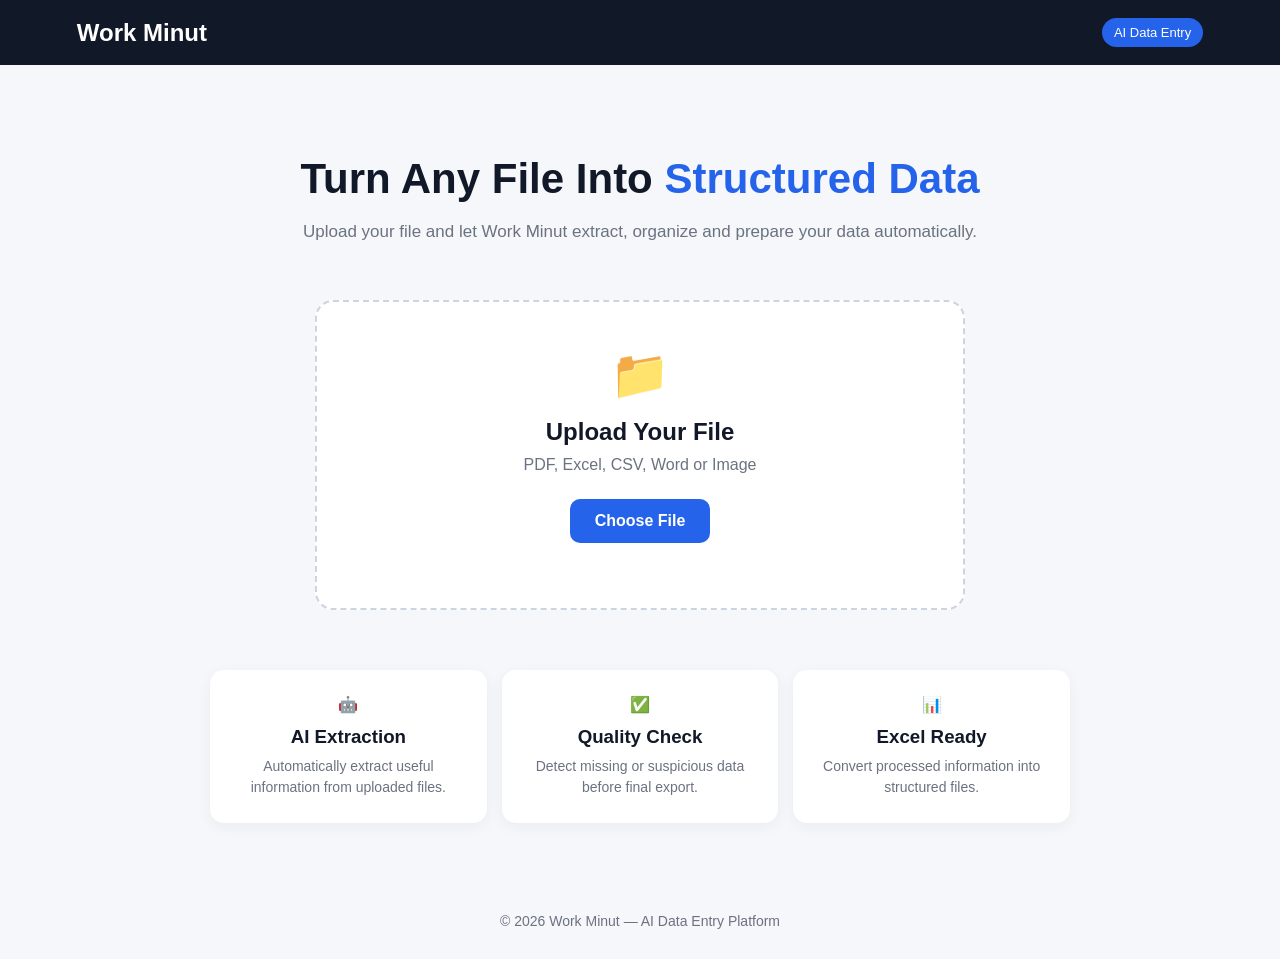
==== frontend/index.html @ bd706af6 "Rename index.html to frontend/index.html" ====
<!DOCTYPE html>
<html lang="en">
<head>
  <meta charset="UTF-8">
  <meta name="viewport" content="width=device-width, initial-scale=1.0">

  <title>Work Minut | AI Data Entry</title>

  <style>
    * {
      box-sizing: border-box;
      margin: 0;
      padding: 0;
      font-family: Arial, sans-serif;
    }

    body {
      background: #f5f7fb;
      color: #111827;
      min-height: 100vh;
    }

    header {
      background: #111827;
      color: white;
      padding: 18px 6%;
      display: flex;
      justify-content: space-between;
      align-items: center;
    }

    .logo {
      font-size: 24px;
      font-weight: bold;
    }

    .badge {
      font-size: 13px;
      background: #2563eb;
      padding: 7px 12px;
      border-radius: 20px;
    }

    .hero {
      max-width: 900px;
      margin: 70px auto 30px;
      padding: 20px;
      text-align: center;
    }

    .hero h1 {
      font-size: 42px;
      margin-bottom: 15px;
    }

    .hero h1 span {
      color: #2563eb;
    }

    .hero p {
      color: #6b7280;
      font-size: 17px;
      line-height: 1.6;
    }

    .upload-box {
      max-width: 650px;
      margin: 35px auto;
      background: white;
      border: 2px dashed #cbd5e1;
      border-radius: 18px;
      padding: 45px 25px;
      text-align: center;
    }

    .upload-icon {
      font-size: 48px;
      margin-bottom: 15px;
    }

    .upload-box h2 {
      margin-bottom: 10px;
    }

    .upload-box p {
      color: #6b7280;
      margin-bottom: 25px;
    }

    .upload-btn {
      display: inline-block;
      background: #2563eb;
      color: white;
      padding: 13px 25px;
      border-radius: 10px;
      cursor: pointer;
      font-weight: bold;
    }

    .upload-btn:hover {
      background: #1d4ed8;
    }

    #fileInput {
      display: none;
    }

    #fileName {
      margin-top: 20px;
      color: #2563eb;
      font-weight: bold;
    }

    .features {
      max-width: 900px;
      margin: 40px auto;
      padding: 20px;
      display: grid;
      grid-template-columns: repeat(3, 1fr);
      gap: 15px;
    }

    .feature {
      background: white;
      padding: 25px;
      border-radius: 14px;
      text-align: center;
      box-shadow: 0 4px 15px rgba(0,0,0,0.05);
    }

    .feature h3 {
      margin: 12px 0 8px;
    }

    .feature p {
      color: #6b7280;
      font-size: 14px;
      line-height: 1.5;
    }

    footer {
      text-align: center;
      padding: 30px;
      color: #6b7280;
      font-size: 14px;
    }

    @media (max-width: 650px) {
      .hero h1 {
        font-size: 32px;
      }

      .features {
        grid-template-columns: 1fr;
      }
    }
  </style>
</head>

<body>

  <header>
    <div class="logo">Work Minut</div>
    <div class="badge">AI Data Entry</div>
  </header>

  <section class="hero">
    <h1>Turn Any File Into <span>Structured Data</span></h1>

    <p>
      Upload your file and let Work Minut extract,
      organize and prepare your data automatically.
    </p>
  </section>

  <section class="upload-box">

    <div class="upload-icon">📁</div>

    <h2>Upload Your File</h2>

    <p>
      PDF, Excel, CSV, Word or Image
    </p>

    <label for="fileInput" class="upload-btn">
      Choose File
    </label>

    <input
      type="file"
      id="fileInput"
      accept=".pdf,.xlsx,.xls,.csv,.doc,.docx,.jpg,.jpeg,.png"
    >

    <div id="fileName"></div>

  </section>

  <section class="features">

    <div class="feature">
      <div>🤖</div>
      <h3>AI Extraction</h3>
      <p>Automatically extract useful information from uploaded files.</p>
    </div>

    <div class="feature">
      <div>✅</div>
      <h3>Quality Check</h3>
      <p>Detect missing or suspicious data before final export.</p>
    </div>

    <div class="feature">
      <div>📊</div>
      <h3>Excel Ready</h3>
      <p>Convert processed information into structured files.</p>
    </div>

  </section>

  <footer>
    © 2026 Work Minut — AI Data Entry Platform
  </footer>

  <script>
    const fileInput = document.getElementById("fileInput");
    const fileName = document.getElementById("fileName");

    fileInput.addEventListener("change", function () {
      if (this.files.length > 0) {
        fileName.textContent = "Selected: " + this.files[0].name;
      }
    });
  </script>

</body>
</html>
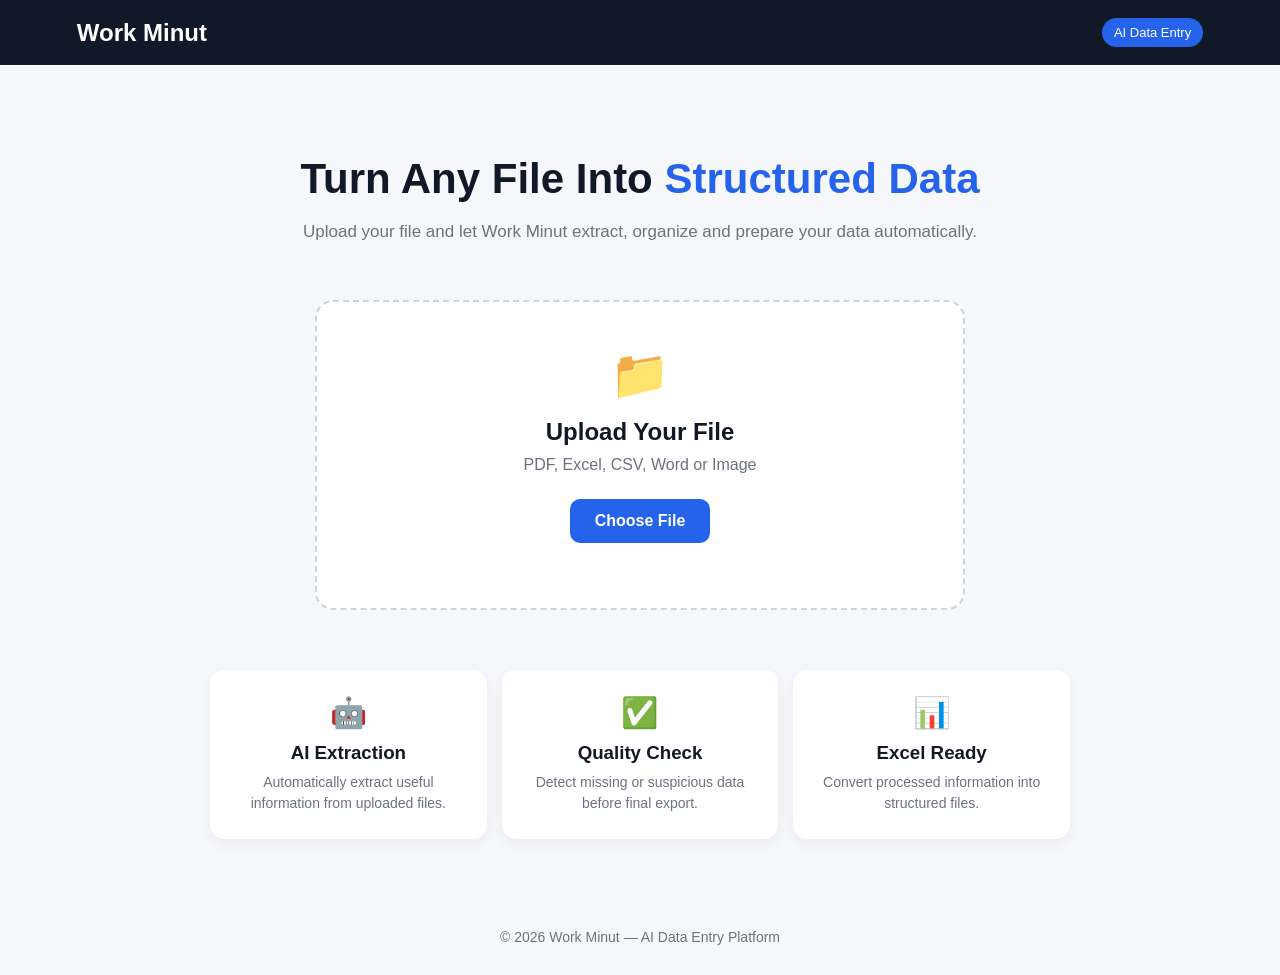
==== commit a27a5e70: "Refactor HTML structure and link external styles/scripts" ====
--- a/frontend/index.html
+++ b/frontend/index.html
@@ -1,178 +1,42 @@
 <!DOCTYPE html>
 <html lang="en">
+
 <head>
   <meta charset="UTF-8">
   <meta name="viewport" content="width=device-width, initial-scale=1.0">
 
   <title>Work Minut | AI Data Entry</title>
 
-  <style>
-    * {
-      box-sizing: border-box;
-      margin: 0;
-      padding: 0;
-      font-family: Arial, sans-serif;
-    }
-
-    body {
-      background: #f5f7fb;
-      color: #111827;
-      min-height: 100vh;
-    }
-
-    header {
-      background: #111827;
-      color: white;
-      padding: 18px 6%;
-      display: flex;
-      justify-content: space-between;
-      align-items: center;
-    }
-
-    .logo {
-      font-size: 24px;
-      font-weight: bold;
-    }
-
-    .badge {
-      font-size: 13px;
-      background: #2563eb;
-      padding: 7px 12px;
-      border-radius: 20px;
-    }
-
-    .hero {
-      max-width: 900px;
-      margin: 70px auto 30px;
-      padding: 20px;
-      text-align: center;
-    }
-
-    .hero h1 {
-      font-size: 42px;
-      margin-bottom: 15px;
-    }
-
-    .hero h1 span {
-      color: #2563eb;
-    }
-
-    .hero p {
-      color: #6b7280;
-      font-size: 17px;
-      line-height: 1.6;
-    }
-
-    .upload-box {
-      max-width: 650px;
-      margin: 35px auto;
-      background: white;
-      border: 2px dashed #cbd5e1;
-      border-radius: 18px;
-      padding: 45px 25px;
-      text-align: center;
-    }
-
-    .upload-icon {
-      font-size: 48px;
-      margin-bottom: 15px;
-    }
-
-    .upload-box h2 {
-      margin-bottom: 10px;
-    }
-
-    .upload-box p {
-      color: #6b7280;
-      margin-bottom: 25px;
-    }
-
-    .upload-btn {
-      display: inline-block;
-      background: #2563eb;
-      color: white;
-      padding: 13px 25px;
-      border-radius: 10px;
-      cursor: pointer;
-      font-weight: bold;
-    }
-
-    .upload-btn:hover {
-      background: #1d4ed8;
-    }
-
-    #fileInput {
-      display: none;
-    }
-
-    #fileName {
-      margin-top: 20px;
-      color: #2563eb;
-      font-weight: bold;
-    }
-
-    .features {
-      max-width: 900px;
-      margin: 40px auto;
-      padding: 20px;
-      display: grid;
-      grid-template-columns: repeat(3, 1fr);
-      gap: 15px;
-    }
-
-    .feature {
-      background: white;
-      padding: 25px;
-      border-radius: 14px;
-      text-align: center;
-      box-shadow: 0 4px 15px rgba(0,0,0,0.05);
-    }
-
-    .feature h3 {
-      margin: 12px 0 8px;
-    }
-
-    .feature p {
-      color: #6b7280;
-      font-size: 14px;
-      line-height: 1.5;
-    }
-
-    footer {
-      text-align: center;
-      padding: 30px;
-      color: #6b7280;
-      font-size: 14px;
-    }
-
-    @media (max-width: 650px) {
-      .hero h1 {
-        font-size: 32px;
-      }
-
-      .features {
-        grid-template-columns: 1fr;
-      }
-    }
-  </style>
+  <!-- CSS -->
+  <link rel="stylesheet" href="style.css">
 </head>
 
 <body>
 
+  <!-- Header -->
   <header>
     <div class="logo">Work Minut</div>
     <div class="badge">AI Data Entry</div>
   </header>
 
+
+  <!-- Hero Section -->
   <section class="hero">
-    <h1>Turn Any File Into <span>Structured Data</span></h1>
+
+    <h1>
+      Turn Any File Into
+      <span>Structured Data</span>
+    </h1>
 
     <p>
       Upload your file and let Work Minut extract,
       organize and prepare your data automatically.
     </p>
+
   </section>
 
+
+  <!-- Upload Section -->
   <section class="upload-box">
 
     <div class="upload-icon">📁</div>
@@ -197,42 +61,57 @@
 
   </section>
 
+
+  <!-- Features -->
   <section class="features">
 
     <div class="feature">
-      <div>🤖</div>
+      <div class="feature-icon">🤖</div>
+
       <h3>AI Extraction</h3>
-      <p>Automatically extract useful information from uploaded files.</p>
+
+      <p>
+        Automatically extract useful information
+        from uploaded files.
+      </p>
     </div>
 
+
     <div class="feature">
-      <div>✅</div>
+      <div class="feature-icon">✅</div>
+
       <h3>Quality Check</h3>
-      <p>Detect missing or suspicious data before final export.</p>
+
+      <p>
+        Detect missing or suspicious data
+        before final export.
+      </p>
     </div>
 
+
     <div class="feature">
-      <div>📊</div>
+      <div class="feature-icon">📊</div>
+
       <h3>Excel Ready</h3>
-      <p>Convert processed information into structured files.</p>
+
+      <p>
+        Convert processed information
+        into structured files.
+      </p>
     </div>
 
   </section>
 
+
+  <!-- Footer -->
   <footer>
     © 2026 Work Minut — AI Data Entry Platform
   </footer>
 
-  <script>
-    const fileInput = document.getElementById("fileInput");
-    const fileName = document.getElementById("fileName");
 
-    fileInput.addEventListener("change", function () {
-      if (this.files.length > 0) {
-        fileName.textContent = "Selected: " + this.files[0].name;
-      }
-    });
-  </script>
+  <!-- JavaScript -->
+  <script src="script.js"></script>
 
 </body>
+
 </html>
--- a/frontend/style.css
+++ b/frontend/style.css
@@ -0,0 +1,151 @@
+* {
+  box-sizing: border-box;
+  margin: 0;
+  padding: 0;
+}
+
+body {
+  font-family: Arial, sans-serif;
+  background: #f5f7fb;
+  color: #111827;
+  min-height: 100vh;
+}
+
+header {
+  background: #111827;
+  color: white;
+  padding: 18px 6%;
+  display: flex;
+  justify-content: space-between;
+  align-items: center;
+}
+
+.logo {
+  font-size: 24px;
+  font-weight: 700;
+}
+
+.badge {
+  background: #2563eb;
+  padding: 7px 12px;
+  border-radius: 20px;
+  font-size: 13px;
+}
+
+.hero {
+  max-width: 900px;
+  margin: 70px auto 30px;
+  padding: 20px;
+  text-align: center;
+}
+
+.hero h1 {
+  font-size: 42px;
+  margin-bottom: 15px;
+}
+
+.hero h1 span {
+  color: #2563eb;
+}
+
+.hero p {
+  color: #6b7280;
+  font-size: 17px;
+  line-height: 1.6;
+}
+
+.upload-box {
+  max-width: 650px;
+  margin: 35px auto;
+  background: white;
+  border: 2px dashed #cbd5e1;
+  border-radius: 18px;
+  padding: 45px 25px;
+  text-align: center;
+}
+
+.upload-icon {
+  font-size: 48px;
+  margin-bottom: 15px;
+}
+
+.upload-box h2 {
+  margin-bottom: 10px;
+}
+
+.upload-box p {
+  color: #6b7280;
+  margin-bottom: 25px;
+}
+
+.upload-btn {
+  display: inline-block;
+  background: #2563eb;
+  color: white;
+  padding: 13px 25px;
+  border-radius: 10px;
+  cursor: pointer;
+  font-weight: 700;
+}
+
+.upload-btn:hover {
+  background: #1d4ed8;
+}
+
+#fileInput {
+  display: none;
+}
+
+#fileName {
+  margin-top: 20px;
+  color: #2563eb;
+  font-weight: 700;
+}
+
+.features {
+  max-width: 900px;
+  margin: 40px auto;
+  padding: 20px;
+  display: grid;
+  grid-template-columns: repeat(3, 1fr);
+  gap: 15px;
+}
+
+.feature {
+  background: white;
+  padding: 25px;
+  border-radius: 14px;
+  text-align: center;
+  box-shadow: 0 4px 15px rgba(0, 0, 0, 0.05);
+}
+
+.feature-icon {
+  font-size: 30px;
+}
+
+.feature h3 {
+  margin: 12px 0 8px;
+}
+
+.feature p {
+  color: #6b7280;
+  font-size: 14px;
+  line-height: 1.5;
+}
+
+footer {
+  text-align: center;
+  padding: 30px;
+  color: #6b7280;
+  font-size: 14px;
+}
+
+@media (max-width: 650px) {
+  .hero h1 {
+    font-size: 32px;
+  }
+
+  .features {
+    grid-template-columns: 1fr;
+  }
+}
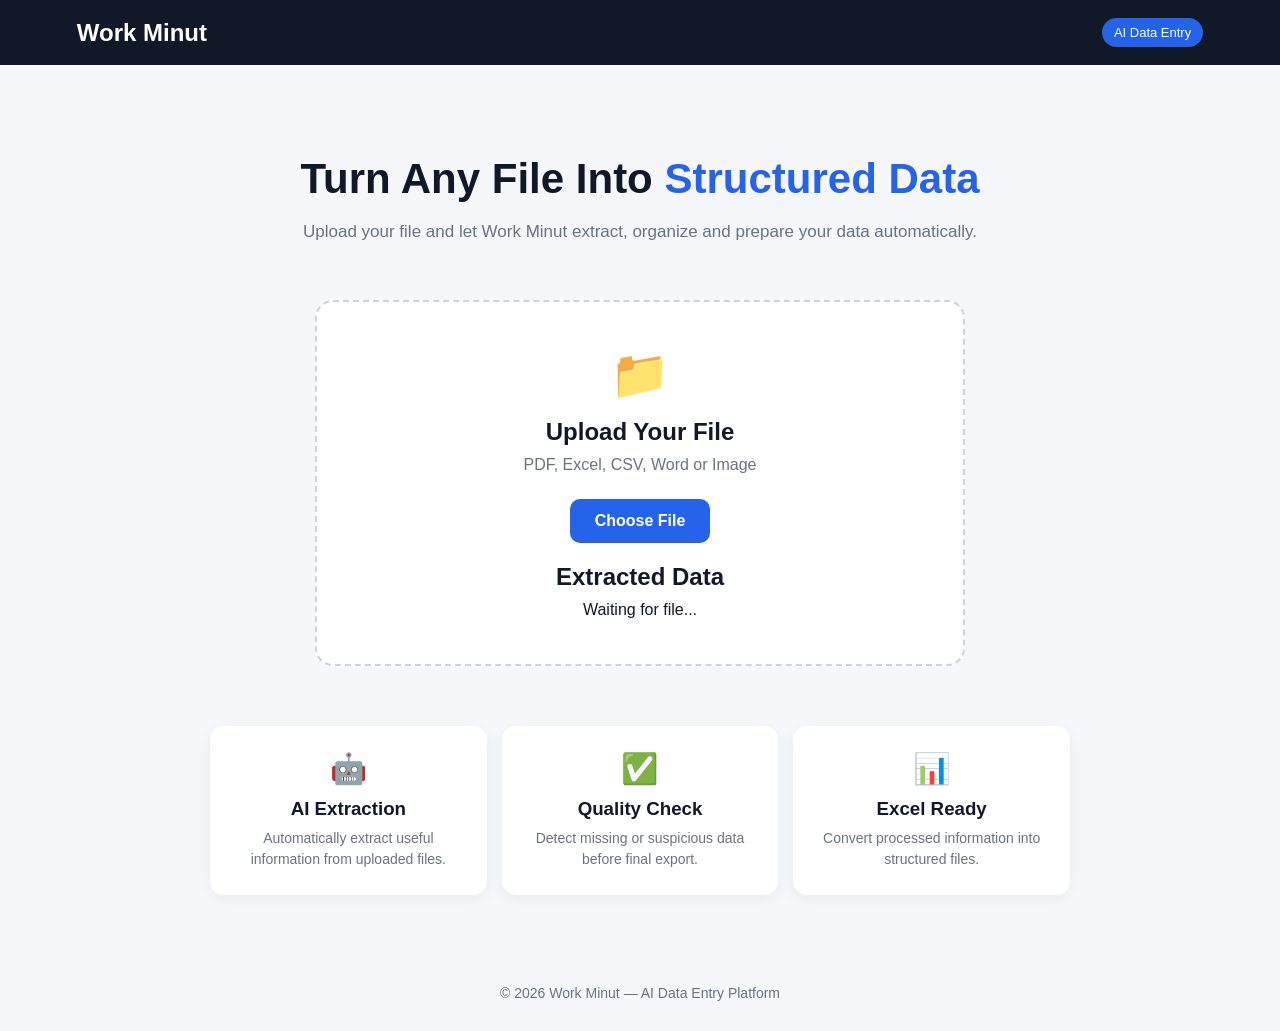
==== commit ad275a3d: "Update index.html" ====
--- a/frontend/index.html
+++ b/frontend/index.html
@@ -58,6 +58,24 @@
     >
 
     <div id="fileName"></div>
+    <div id="resultBox" class="result-box">
+  <div class="result-header">
+    <h2>Extracted Data</h2>
+    <span id="statusText">Waiting for file...</span>
+  </div>
+
+  <div id="resultContent"></div>
+    </div>
+    
+    <div id="resultBox" class="result-box" style="display: none;">
+
+  <h2>📊 Extracted Data</h2>
+
+  <div id="resultStatus"></div>
+
+  <div id="resultContent"></div>
+
+    </div>
 
   </section>
 
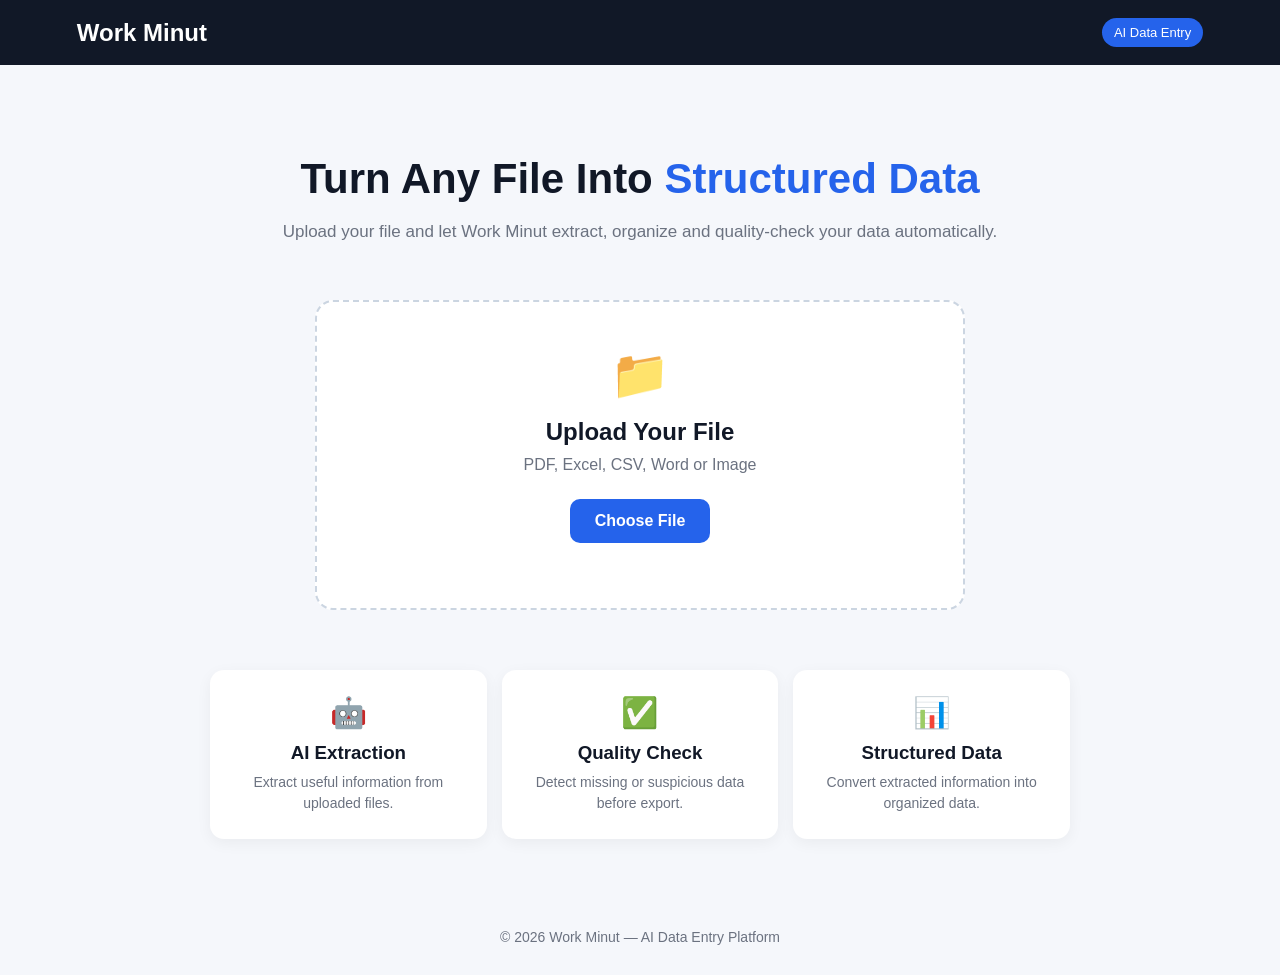
==== commit 551946fc: "Refactor HTML structure and update content" ====
--- a/frontend/index.html
+++ b/frontend/index.html
@@ -7,7 +7,6 @@
 
   <title>Work Minut | AI Data Entry</title>
 
-  <!-- CSS -->
   <link rel="stylesheet" href="style.css">
 </head>
 
@@ -20,7 +19,7 @@
   </header>
 
 
-  <!-- Hero Section -->
+  <!-- Hero -->
   <section class="hero">
 
     <h1>
@@ -30,13 +29,13 @@
 
     <p>
       Upload your file and let Work Minut extract,
-      organize and prepare your data automatically.
+      organize and quality-check your data automatically.
     </p>
 
   </section>
 
 
-  <!-- Upload Section -->
+  <!-- Upload -->
   <section class="upload-box">
 
     <div class="upload-icon">📁</div>
@@ -58,24 +57,26 @@
     >
 
     <div id="fileName"></div>
-    <div id="resultBox" class="result-box">
-  <div class="result-header">
-    <h2>Extracted Data</h2>
-    <span id="statusText">Waiting for file...</span>
-  </div>
 
-  <div id="resultContent"></div>
-    </div>
-    
-    <div id="resultBox" class="result-box" style="display: none;">
+  </section>
 
-  <h2>📊 Extracted Data</h2>
 
-  <div id="resultStatus"></div>
+  <!-- Result -->
+  <section id="resultBox" class="result-box">
 
-  <div id="resultContent"></div>
+    <div class="result-header">
+
+      <h2>Processed Data</h2>
+
+      <span id="statusText">
+        Waiting for file...
+      </span>
 
     </div>
+
+    <div id="qualityBox"></div>
+
+    <div id="resultContent"></div>
 
   </section>
 
@@ -84,38 +85,41 @@
   <section class="features">
 
     <div class="feature">
+
       <div class="feature-icon">🤖</div>
 
       <h3>AI Extraction</h3>
 
       <p>
-        Automatically extract useful information
-        from uploaded files.
+        Extract useful information from uploaded files.
       </p>
+
     </div>
 
 
     <div class="feature">
+
       <div class="feature-icon">✅</div>
 
       <h3>Quality Check</h3>
 
       <p>
-        Detect missing or suspicious data
-        before final export.
+        Detect missing or suspicious data before export.
       </p>
+
     </div>
 
 
     <div class="feature">
+
       <div class="feature-icon">📊</div>
 
-      <h3>Excel Ready</h3>
+      <h3>Structured Data</h3>
 
       <p>
-        Convert processed information
-        into structured files.
+        Convert extracted information into organized data.
       </p>
+
     </div>
 
   </section>
@@ -127,7 +131,6 @@
   </footer>
 
 
-  <!-- JavaScript -->
   <script src="script.js"></script>
 
 </body>
--- a/frontend/style.css
+++ b/frontend/style.css
@@ -149,3 +149,58 @@
     grid-template-columns: 1fr;
   }
 }
+.result-box {
+  max-width: 900px;
+  margin: 30px auto;
+  padding: 25px;
+  background: white;
+  border-radius: 18px;
+  box-shadow: 0 4px 20px rgba(0, 0, 0, 0.06);
+  display: none;
+}
+
+.result-header {
+  display: flex;
+  justify-content: space-between;
+  align-items: center;
+  margin-bottom: 20px;
+  gap: 15px;
+}
+
+.result-header h2 {
+  font-size: 22px;
+}
+
+#statusText {
+  font-size: 14px;
+  color: #2563eb;
+}
+
+.table-wrapper {
+  overflow-x: auto;
+}
+
+.result-table {
+  width: 100%;
+  border-collapse: collapse;
+  min-width: 500px;
+}
+
+.result-table th,
+.result-table td {
+  padding: 12px;
+  border-bottom: 1px solid #e5e7eb;
+  text-align: left;
+}
+
+.result-table th {
+  background: #f8fafc;
+  font-weight: 700;
+}
+
+.error-message {
+  color: #dc2626;
+  padding: 15px;
+  background: #fef2f2;
+  border-radius: 10px;
+}
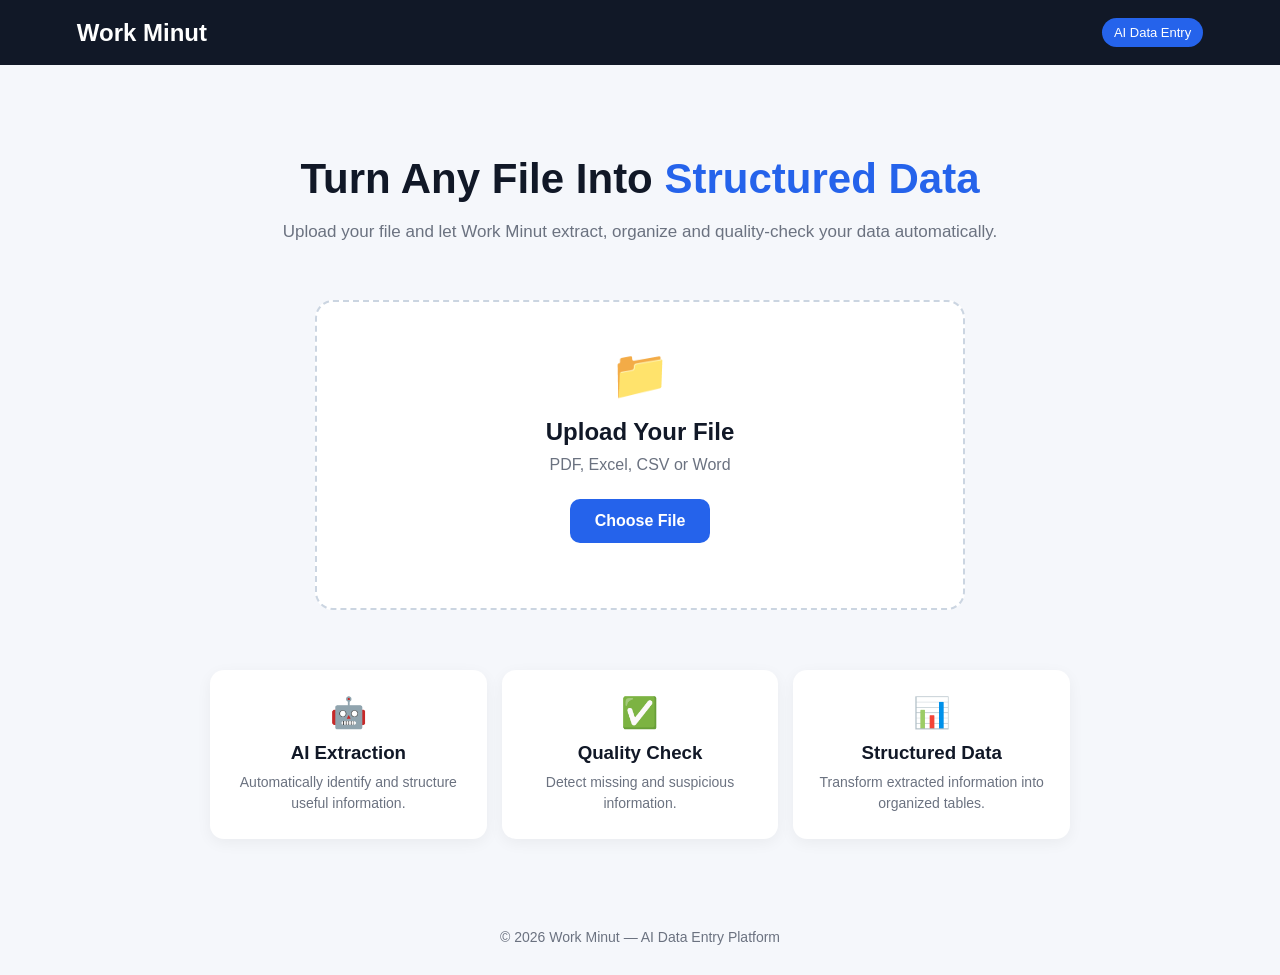
==== commit be9da148: "Refactor HTML structure and improve readability" ====
--- a/frontend/index.html
+++ b/frontend/index.html
@@ -2,136 +2,193 @@
 <html lang="en">
 
 <head>
+
   <meta charset="UTF-8">
-  <meta name="viewport" content="width=device-width, initial-scale=1.0">
 
-  <title>Work Minut | AI Data Entry</title>
+  <meta
+    name="viewport"
+    content="width=device-width, initial-scale=1.0"
+  >
 
-  <link rel="stylesheet" href="style.css">
+  <title>
+    Work Minut | AI Data Entry
+  </title>
+
+  <link
+    rel="stylesheet"
+    href="style.css"
+  >
+
 </head>
+
 
 <body>
 
-  <!-- Header -->
-  <header>
-    <div class="logo">Work Minut</div>
-    <div class="badge">AI Data Entry</div>
-  </header>
+
+<header>
+
+  <div class="logo">
+    Work Minut
+  </div>
+
+  <div class="badge">
+    AI Data Entry
+  </div>
+
+</header>
 
 
-  <!-- Hero -->
-  <section class="hero">
+<section class="hero">
 
-    <h1>
-      Turn Any File Into
-      <span>Structured Data</span>
-    </h1>
+  <h1>
+    Turn Any File Into
+    <span>Structured Data</span>
+  </h1>
+
+  <p>
+    Upload your file and let Work Minut
+    extract, organize and quality-check
+    your data automatically.
+  </p>
+
+</section>
+
+
+<section class="upload-box">
+
+  <div class="upload-icon">
+    📁
+  </div>
+
+  <h2>
+    Upload Your File
+  </h2>
+
+  <p>
+    PDF, Excel, CSV or Word
+  </p>
+
+
+  <label
+    for="fileInput"
+    class="upload-btn"
+  >
+    Choose File
+  </label>
+
+
+  <input
+    type="file"
+    id="fileInput"
+    accept=".pdf,.xlsx,.xls,.csv,.doc,.docx"
+  >
+
+
+  <div id="fileName"></div>
+
+</section>
+
+
+<section
+  id="resultBox"
+  class="result-box"
+>
+
+
+  <div class="result-header">
+
+    <h2>
+      Processed Data
+    </h2>
+
+    <span id="statusText">
+      Waiting...
+    </span>
+
+  </div>
+
+
+  <div id="aiStatus"></div>
+
+
+  <div id="qualityBox"></div>
+
+
+  <div id="resultContent"></div>
+
+
+</section>
+
+
+<section class="features">
+
+
+  <div class="feature">
+
+    <div class="feature-icon">
+      🤖
+    </div>
+
+    <h3>
+      AI Extraction
+    </h3>
 
     <p>
-      Upload your file and let Work Minut extract,
-      organize and quality-check your data automatically.
+      Automatically identify and
+      structure useful information.
     </p>
 
-  </section>
+  </div>
 
 
-  <!-- Upload -->
-  <section class="upload-box">
+  <div class="feature">
 
-    <div class="upload-icon">📁</div>
+    <div class="feature-icon">
+      ✅
+    </div>
 
-    <h2>Upload Your File</h2>
+    <h3>
+      Quality Check
+    </h3>
 
     <p>
-      PDF, Excel, CSV, Word or Image
+      Detect missing and suspicious
+      information.
     </p>
 
-    <label for="fileInput" class="upload-btn">
-      Choose File
-    </label>
-
-    <input
-      type="file"
-      id="fileInput"
-      accept=".pdf,.xlsx,.xls,.csv,.doc,.docx,.jpg,.jpeg,.png"
-    >
-
-    <div id="fileName"></div>
-
-  </section>
+  </div>
 
 
-  <!-- Result -->
-  <section id="resultBox" class="result-box">
+  <div class="feature">
 
-    <div class="result-header">
-
-      <h2>Processed Data</h2>
-
-      <span id="statusText">
-        Waiting for file...
-      </span>
-
+    <div class="feature-icon">
+      📊
     </div>
 
-    <div id="qualityBox"></div>
+    <h3>
+      Structured Data
+    </h3>
 
-    <div id="resultContent"></div>
+    <p>
+      Transform extracted information
+      into organized tables.
+    </p>
 
-  </section>
+  </div>
 
 
-  <!-- Features -->
-  <section class="features">
-
-    <div class="feature">
-
-      <div class="feature-icon">🤖</div>
-
-      <h3>AI Extraction</h3>
-
-      <p>
-        Extract useful information from uploaded files.
-      </p>
-
-    </div>
+</section>
 
 
-    <div class="feature">
+<footer>
 
-      <div class="feature-icon">✅</div>
+  © 2026 Work Minut —
+  AI Data Entry Platform
 
-      <h3>Quality Check</h3>
-
-      <p>
-        Detect missing or suspicious data before export.
-      </p>
-
-    </div>
+</footer>
 
 
-    <div class="feature">
-
-      <div class="feature-icon">📊</div>
-
-      <h3>Structured Data</h3>
-
-      <p>
-        Convert extracted information into organized data.
-      </p>
-
-    </div>
-
-  </section>
-
-
-  <!-- Footer -->
-  <footer>
-    © 2026 Work Minut — AI Data Entry Platform
-  </footer>
-
-
-  <script src="script.js"></script>
+<script src="script.js"></script>
 
 </body>
 
--- a/frontend/style.css
+++ b/frontend/style.css
@@ -11,10 +11,14 @@
   min-height: 100vh;
 }
 
+
+/* Header */
+
 header {
   background: #111827;
   color: white;
   padding: 18px 6%;
+
   display: flex;
   justify-content: space-between;
   align-items: center;
@@ -32,6 +36,9 @@
   font-size: 13px;
 }
 
+
+/* Hero */
+
 .hero {
   max-width: 900px;
   margin: 70px auto 30px;
@@ -54,13 +61,19 @@
   line-height: 1.6;
 }
 
+
+/* Upload */
+
 .upload-box {
   max-width: 650px;
   margin: 35px auto;
   background: white;
+
   border: 2px dashed #cbd5e1;
   border-radius: 18px;
+
   padding: 45px 25px;
+
   text-align: center;
 }
 
@@ -78,13 +91,21 @@
   margin-bottom: 25px;
 }
 
+
+/* Upload button */
+
 .upload-btn {
   display: inline-block;
+
   background: #2563eb;
   color: white;
+
   padding: 13px 25px;
+
   border-radius: 10px;
+
   cursor: pointer;
+
   font-weight: 700;
 }
 
@@ -98,24 +119,174 @@
 
 #fileName {
   margin-top: 20px;
+
   color: #2563eb;
+
   font-weight: 700;
 }
+
+
+/* Result */
+
+.result-box {
+  max-width: 1000px;
+
+  margin: 30px auto;
+
+  padding: 25px;
+
+  background: white;
+
+  border-radius: 18px;
+
+  box-shadow: 0 4px 20px rgba(0, 0, 0, 0.06);
+
+  display: none;
+}
+
+.result-header {
+  display: flex;
+
+  justify-content: space-between;
+
+  align-items: center;
+
+  margin-bottom: 20px;
+
+  gap: 15px;
+}
+
+.result-header h2 {
+  font-size: 22px;
+}
+
+#statusText {
+  font-size: 14px;
+
+  color: #2563eb;
+}
+
+
+/* Quality Check */
+
+.quality-box {
+  padding: 15px;
+
+  border-radius: 10px;
+
+  margin-bottom: 20px;
+
+  font-size: 14px;
+}
+
+.quality-pass {
+  background: #ecfdf5;
+
+  color: #047857;
+
+  border: 1px solid #a7f3d0;
+}
+
+.quality-warning {
+  background: #fff7ed;
+
+  color: #c2410c;
+
+  border: 1px solid #fed7aa;
+}
+
+.quality-box ul {
+  margin-top: 10px;
+
+  padding-left: 20px;
+}
+
+
+/* Table */
+
+.table-wrapper {
+  overflow-x: auto;
+}
+
+.result-table {
+  width: 100%;
+
+  border-collapse: collapse;
+
+  min-width: 500px;
+}
+
+.result-table th,
+.result-table td {
+  padding: 12px;
+
+  border-bottom: 1px solid #e5e7eb;
+
+  text-align: left;
+}
+
+.result-table th {
+  background: #f8fafc;
+
+  font-weight: 700;
+}
+
+
+/* Text result */
+
+.text-result {
+  white-space: pre-wrap;
+
+  margin-top: 15px;
+
+  padding: 15px;
+
+  background: #f8fafc;
+
+  border-radius: 10px;
+
+  line-height: 1.6;
+}
+
+
+/* Error */
+
+.error-message {
+  color: #dc2626;
+
+  padding: 15px;
+
+  background: #fef2f2;
+
+  border-radius: 10px;
+}
+
+
+/* Features */
 
 .features {
   max-width: 900px;
+
   margin: 40px auto;
+
   padding: 20px;
+
   display: grid;
+
   grid-template-columns: repeat(3, 1fr);
+
   gap: 15px;
 }
 
 .feature {
   background: white;
+
   padding: 25px;
+
   border-radius: 14px;
+
   text-align: center;
+
   box-shadow: 0 4px 15px rgba(0, 0, 0, 0.05);
 }
 
@@ -129,18 +300,30 @@
 
 .feature p {
   color: #6b7280;
+
   font-size: 14px;
+
   line-height: 1.5;
 }
+
+
+/* Footer */
 
 footer {
   text-align: center;
+
   padding: 30px;
+
   color: #6b7280;
+
   font-size: 14px;
 }
 
+
+/* Mobile */
+
 @media (max-width: 650px) {
+
   .hero h1 {
     font-size: 32px;
   }
@@ -148,59 +331,11 @@
   .features {
     grid-template-columns: 1fr;
   }
-}
-.result-box {
-  max-width: 900px;
-  margin: 30px auto;
-  padding: 25px;
-  background: white;
-  border-radius: 18px;
-  box-shadow: 0 4px 20px rgba(0, 0, 0, 0.06);
-  display: none;
-}
-
-.result-header {
-  display: flex;
-  justify-content: space-between;
-  align-items: center;
-  margin-bottom: 20px;
-  gap: 15px;
-}
-
-.result-header h2 {
-  font-size: 22px;
-}
-
-#statusText {
-  font-size: 14px;
-  color: #2563eb;
-}
-
-.table-wrapper {
-  overflow-x: auto;
-}
-
-.result-table {
-  width: 100%;
-  border-collapse: collapse;
-  min-width: 500px;
-}
-
-.result-table th,
-.result-table td {
-  padding: 12px;
-  border-bottom: 1px solid #e5e7eb;
-  text-align: left;
-}
-
-.result-table th {
-  background: #f8fafc;
-  font-weight: 700;
-}
-
-.error-message {
-  color: #dc2626;
-  padding: 15px;
-  background: #fef2f2;
-  border-radius: 10px;
-}
+
+  .result-header {
+    flex-direction: column;
+
+    align-items: flex-start;
+  }
+
+}
